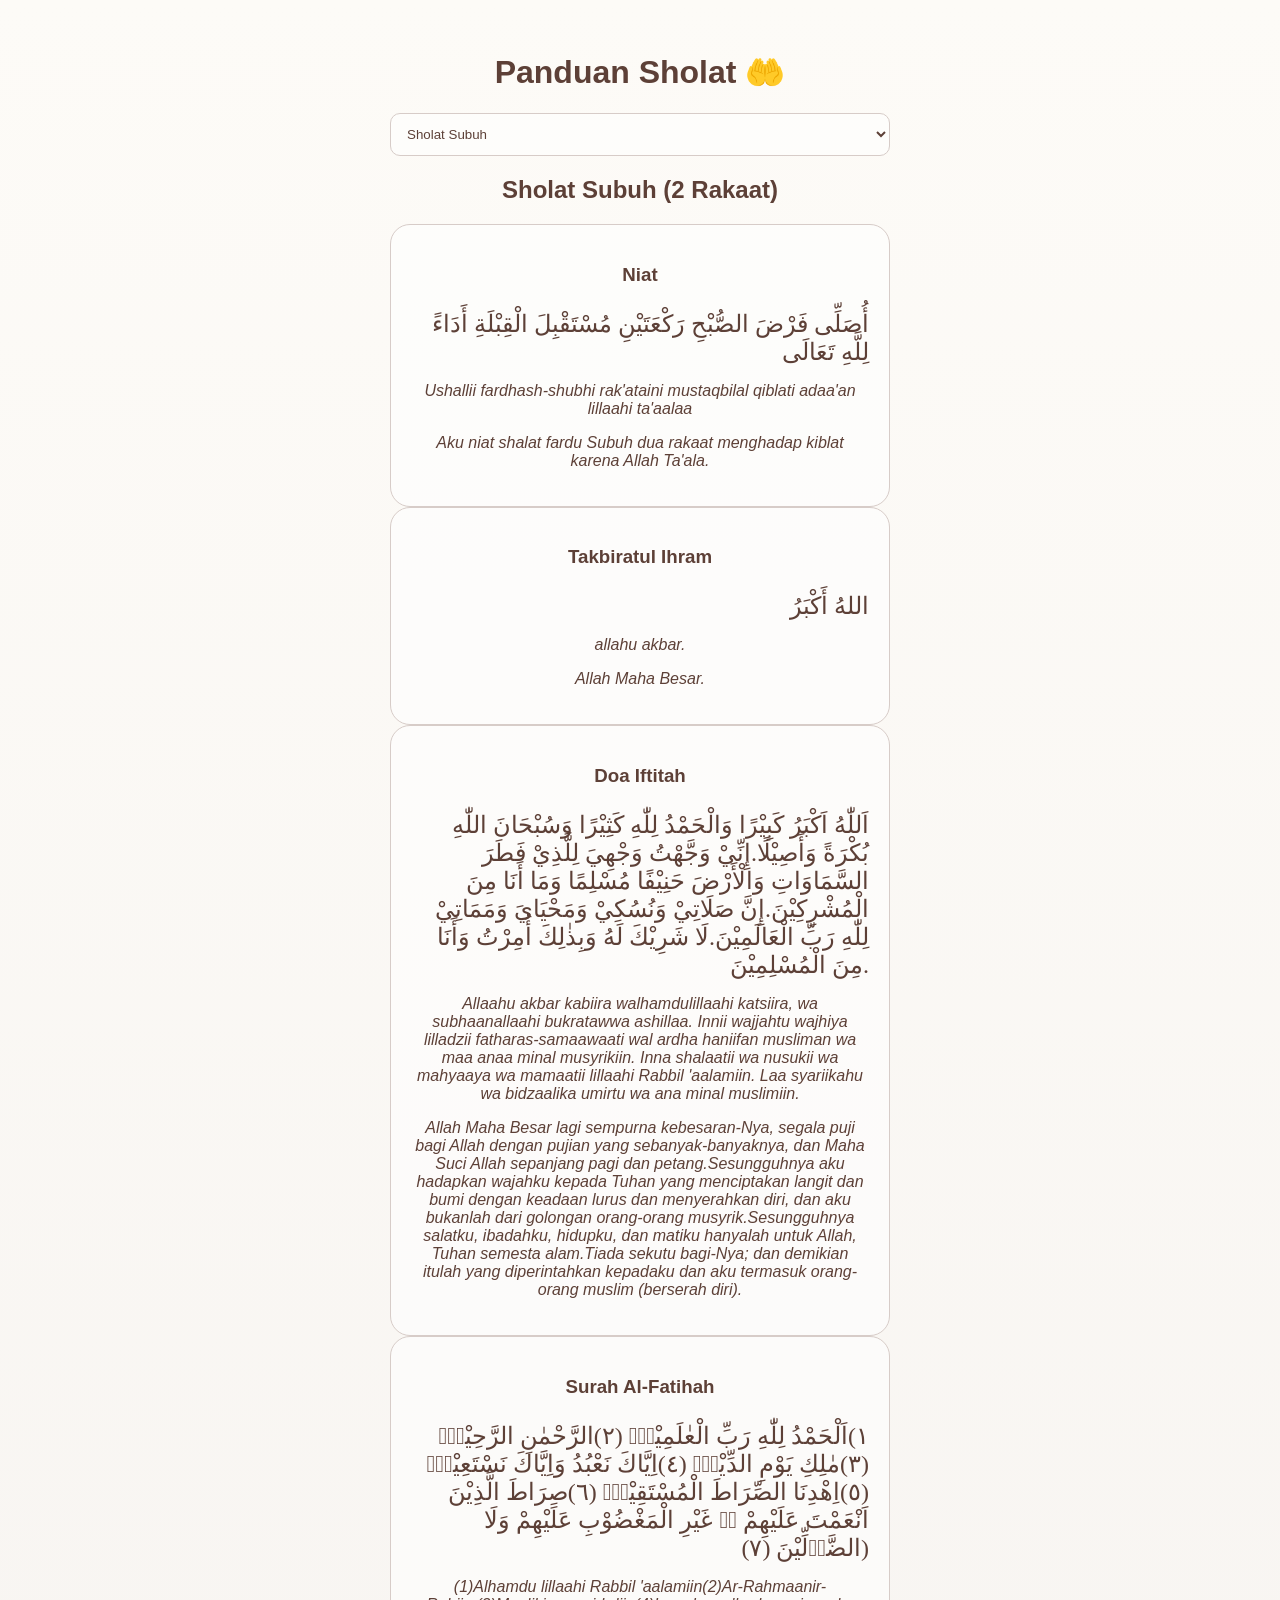
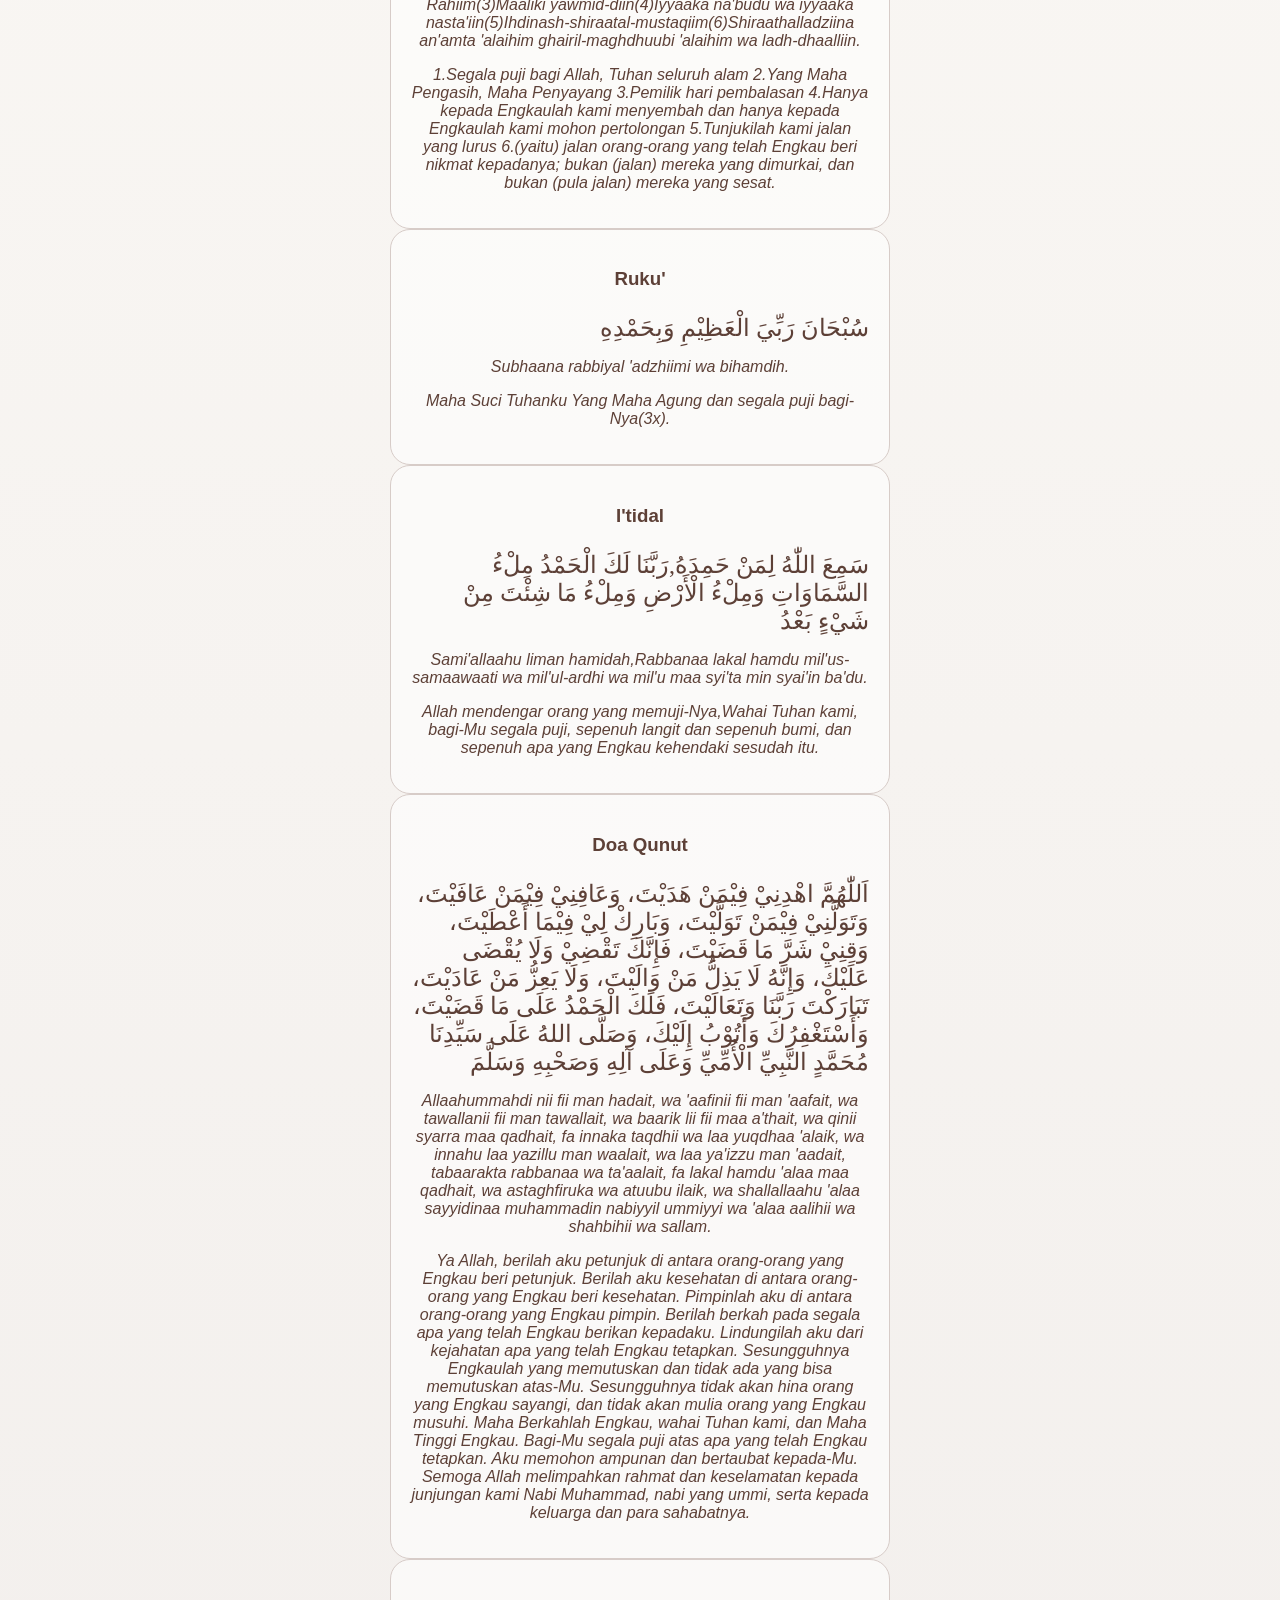
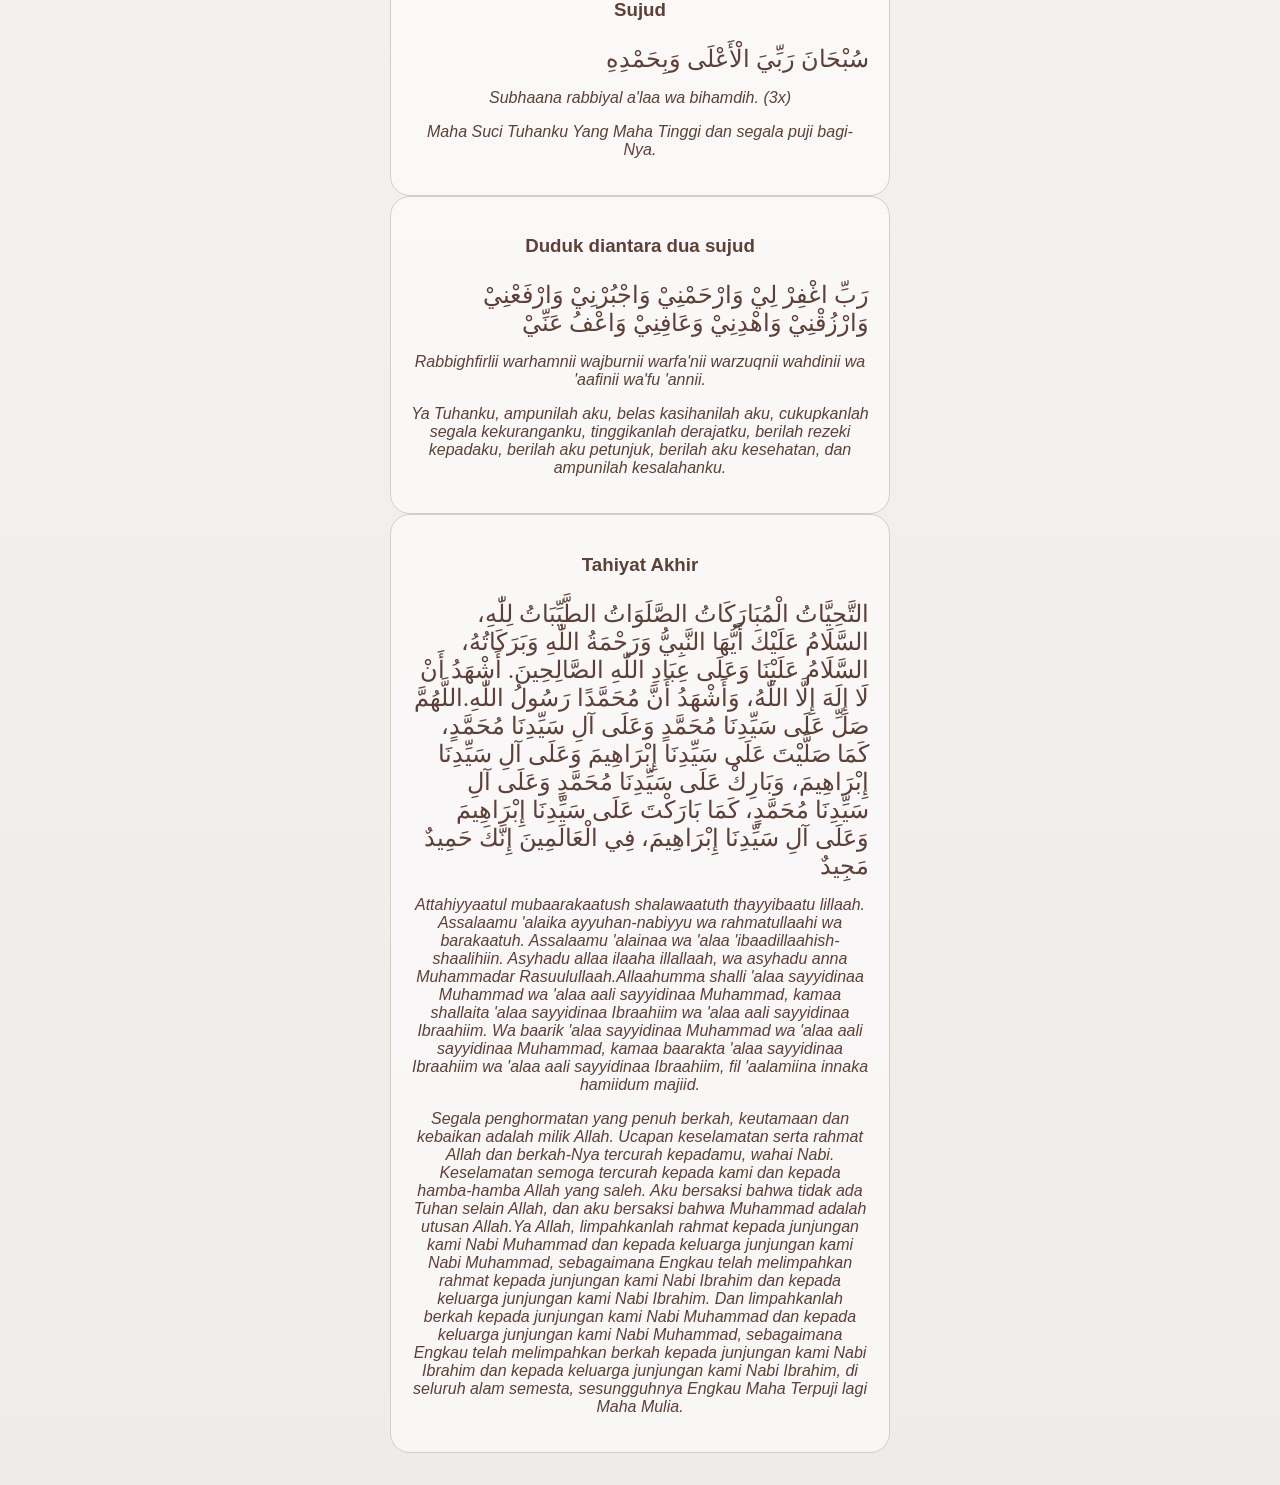
==== sholat.html @ 76f47057 "feat: menambahkan konten lengkap  data sholat maghrib" ====
<!DOCTYPE html>
<html lang="id">
<head>
    <meta charset="UTF-8">
    <link rel="stylesheet" href="style.css">
    <title>Panduan Sholat Lengkap</title>
</head>
<body>
    <div class="container">
        <h1>Panduan Sholat 🤲</h1>
        <select id="waktuSholat" onchange="updateKonten()" class="card" style="width: 100%; padding: 12px; margin-bottom: 20px; border-radius: 10px; cursor: pointer;">
            <option value="subuh">Sholat Subuh</option>
            <option value="zuhur">Sholat Zuhur</option>
            <option value="ashar">Sholat Ashar</option>
            <option value="maghrib">Sholat Maghrib</option>
            <option value="isya">Sholat Isya</option>
        </select>

        <div id="kontenSholat"></div>
    </div>

    <script src="data-sholat.js"></script> <script>
        function updateKonten() {
            const waktu = document.getElementById('waktuSholat').value;
            const data = dataSholat[waktu];
            let html = `<h2>${data.judul}</h2>`;
            data.langkah.forEach(item => {
                html += `<div class="card"><h3>${item.nama}</h3><p class="arab">${item.arab}</p><p><i><p><i>${item.latin}</i></p>${item.terjemah}</i></p></div>`;
            });
            document.getElementById('kontenSholat').innerHTML = html;
        }
        window.onload = updateKonten;
    </script>
</body>
</html>
---- style.css ----
body {
    background: linear-gradient(180deg, #FDFBF7 0%, #EFEBE9 100%);
    color: #5D4037;
    font-family: sans-serif;
    margin: 0;
    padding: 0;
    min-height: 100vh;
    display: flex;
    justify-content: center;
    align-items: center;
}

.container {
    text-align: center;
    padding: 2rem;
    max-width: 500px;
}

.menu-grid {
    display: flex;
    flex-direction: column;
    gap: 15px;
    margin-top: 20px;
}

.card {
    background: rgba(255, 255, 255, 0.6);
    padding: 20px;
    border-radius: 20px;
    text-decoration: none;
    color: #5D4037;
    border: 1px solid #D7CCC8;
    display: block;
}
.arab {
    font-size: 1.5rem;
    font-family: 'Amiri', serif;
    color: #5D4037;
    margin-bottom: 5px;
    text-align: right; /* Agar teks Arab rapi di kanan */
}

.nav-link {
    color: #8B4513;
    text-decoration: none;
    font-weight: bold;
}
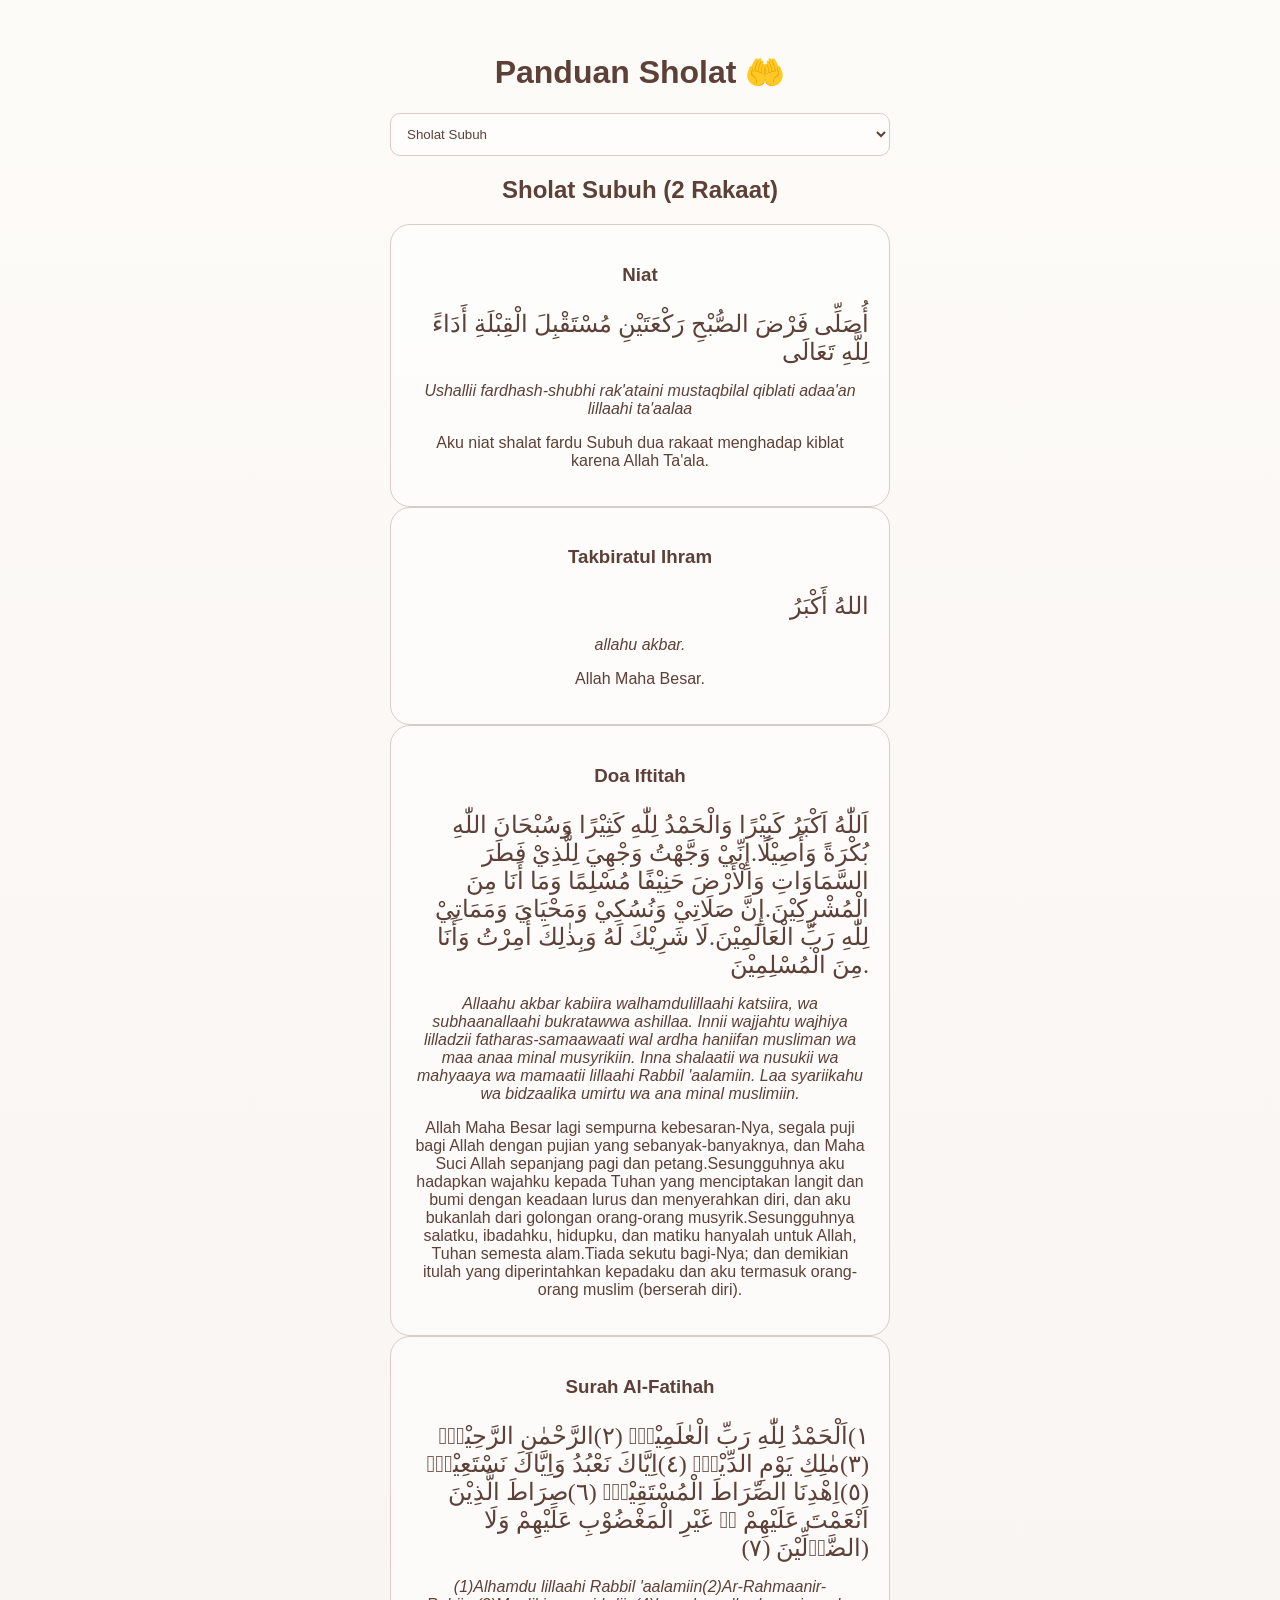
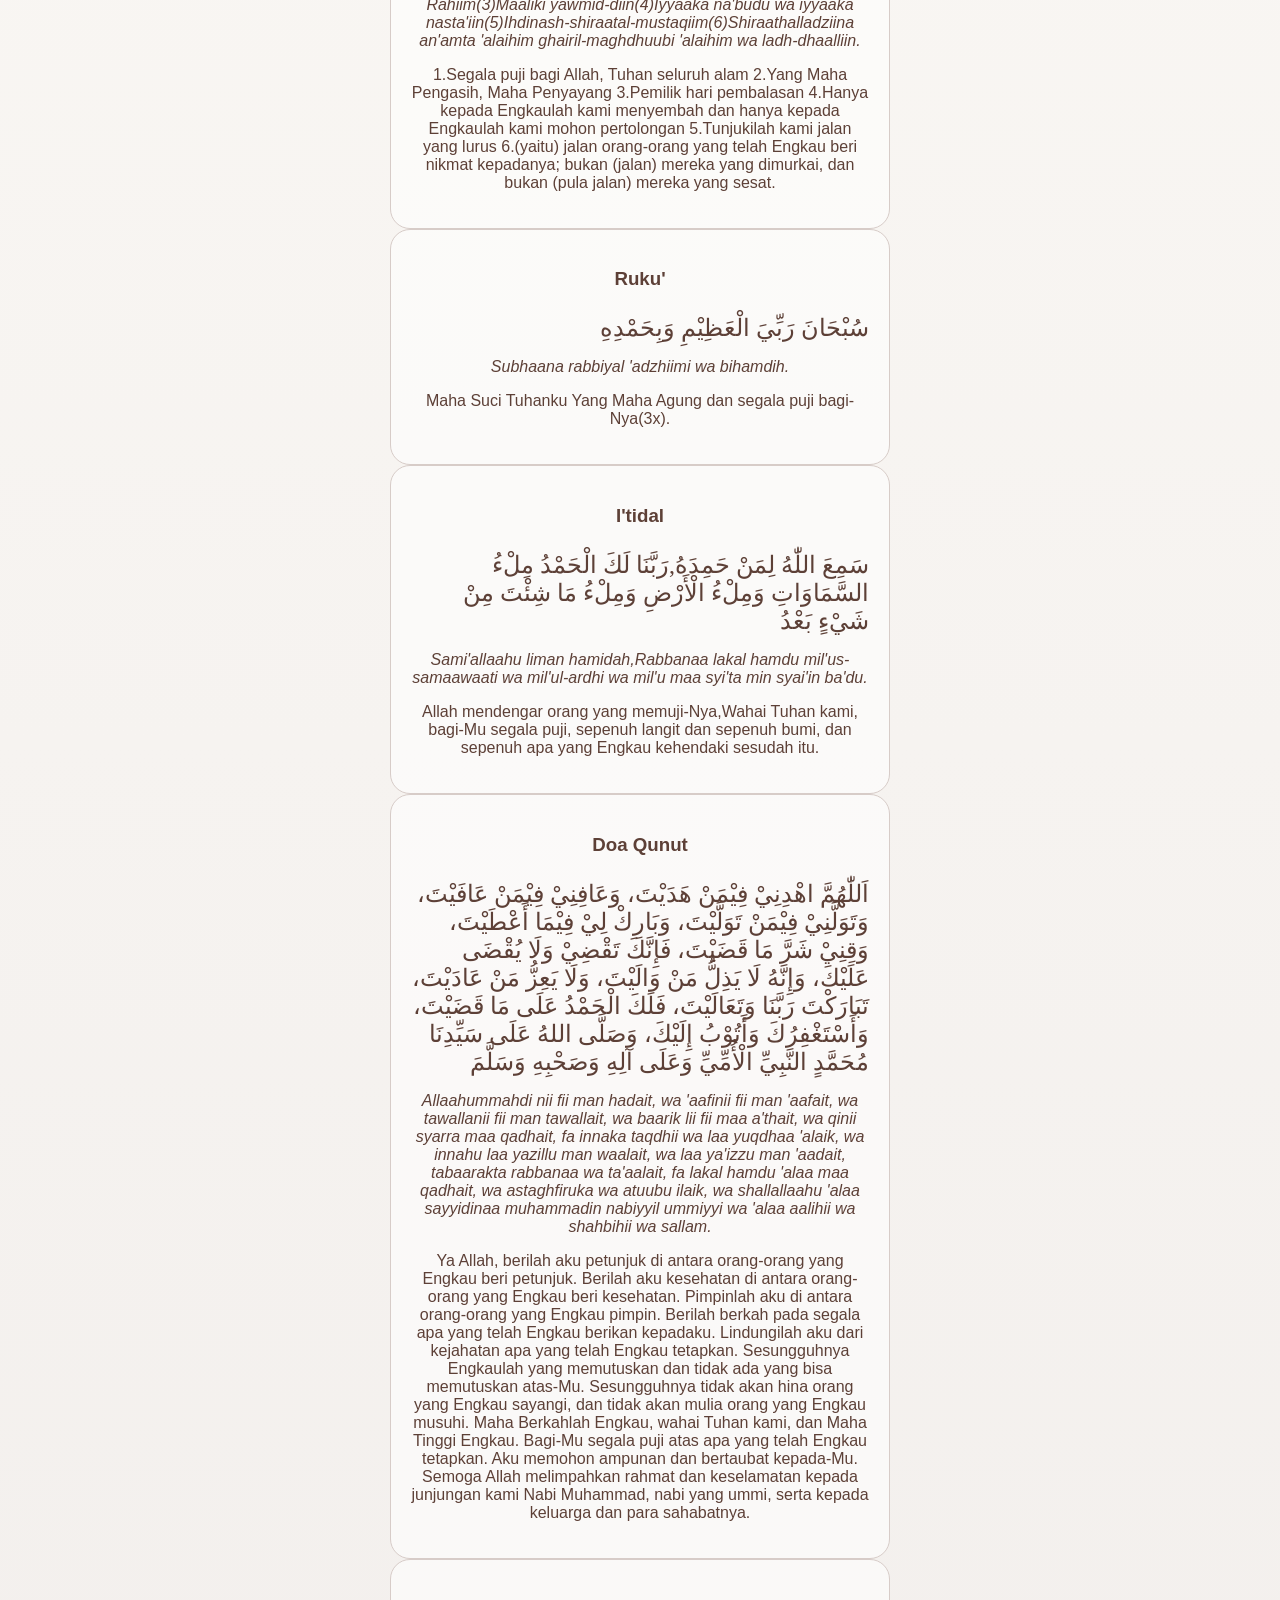
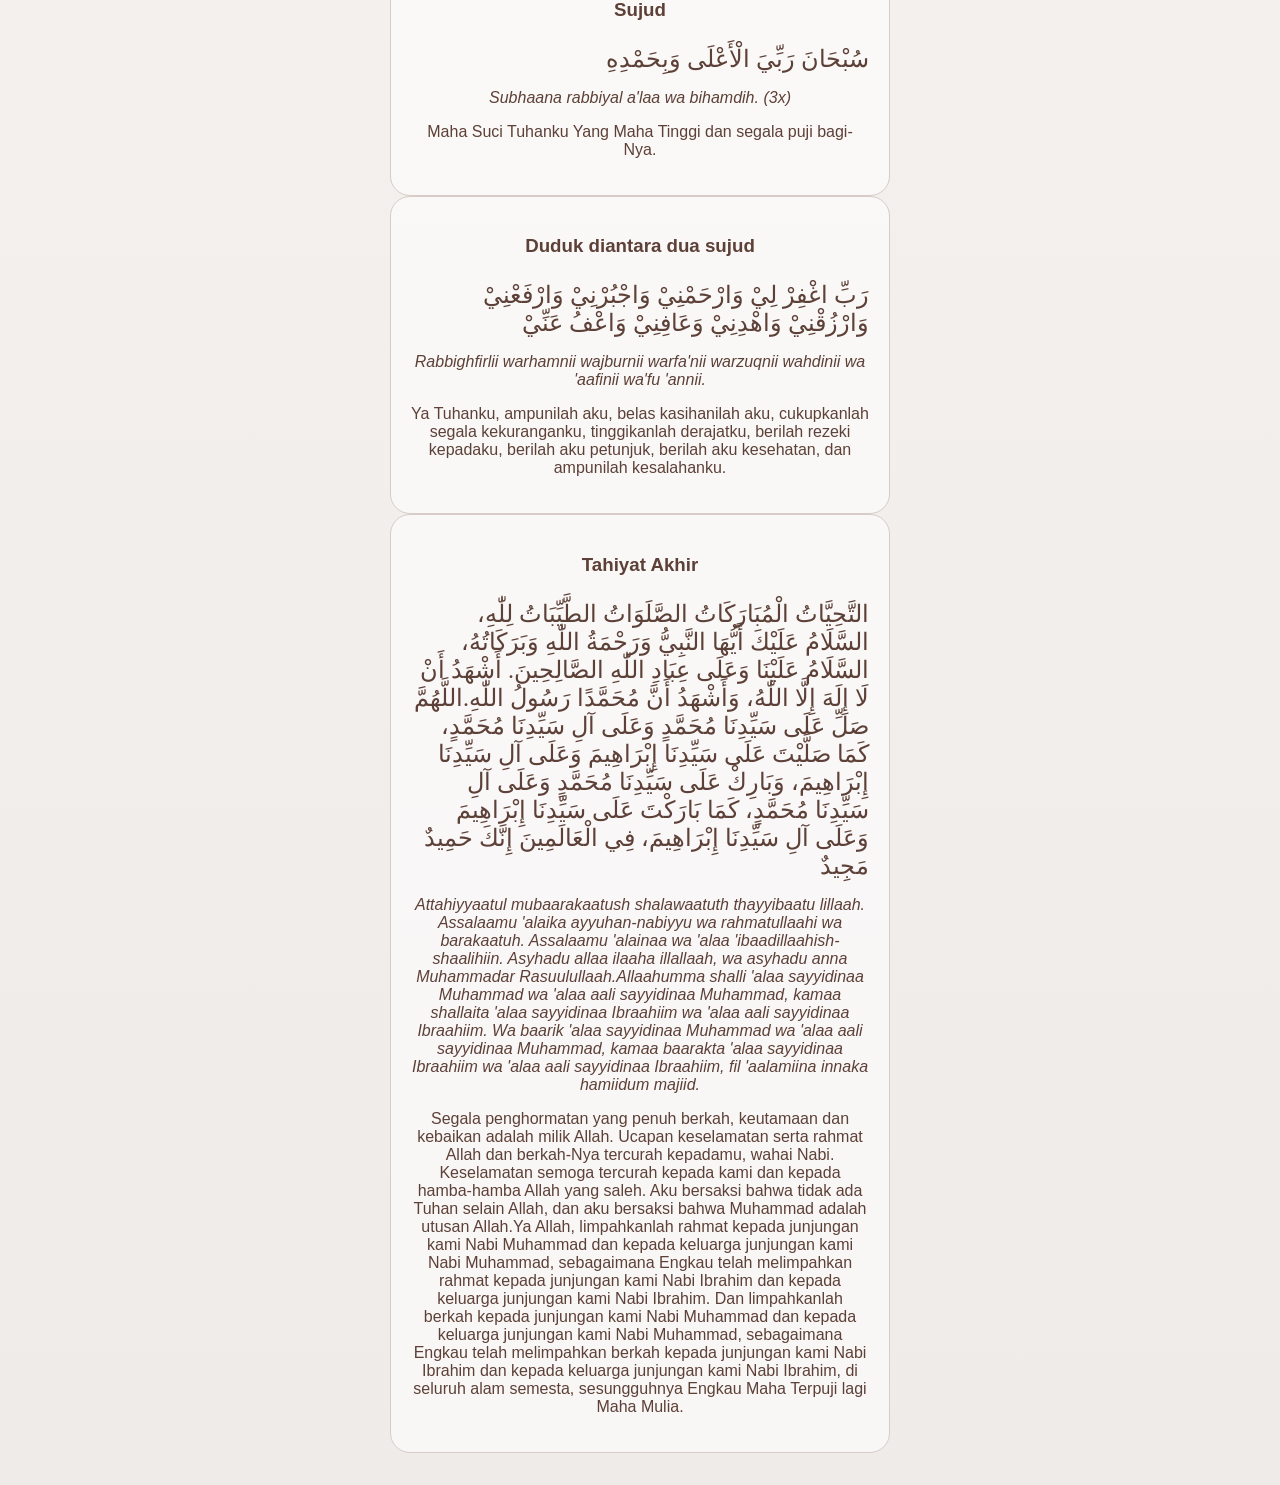
==== commit f7836dee: "feat: menyelesaikan fitur zikir dan doa dan memperbaiki seluruh fungsi" ====
--- a/sholat.html
+++ b/sholat.html
@@ -2,31 +2,59 @@
 <html lang="id">
 <head>
     <meta charset="UTF-8">
+    <meta name="viewport" content="width=device-width, initial-scale=1.0">
+    <title>Panduan Sholat Lengkap</title>
     <link rel="stylesheet" href="style.css">
-    <title>Panduan Sholat Lengkap</title>
 </head>
 <body>
     <div class="container">
         <h1>Panduan Sholat 🤲</h1>
-        <select id="waktuSholat" onchange="updateKonten()" class="card" style="width: 100%; padding: 12px; margin-bottom: 20px; border-radius: 10px; cursor: pointer;">
+        
+        <select id="waktuSholat" onchange="updateKonten()" class="card" style="width: 100%; padding: 12px; margin-bottom: 20px; border-radius: 10px;">
             <option value="subuh">Sholat Subuh</option>
             <option value="zuhur">Sholat Zuhur</option>
             <option value="ashar">Sholat Ashar</option>
             <option value="maghrib">Sholat Maghrib</option>
             <option value="isya">Sholat Isya</option>
+            <option value="zikir">Zikir Setelah Shalat</option>
+            <option value="doa">Doa Setelah Shalat</option>
         </select>
 
         <div id="kontenSholat"></div>
     </div>
 
-    <script src="data-sholat.js"></script> <script>
+    <script src="data-sholat.js"></script>
+    <script src="data-doa.js"></script>
+    <script>
         function updateKonten() {
+            const urlParams = new URLSearchParams(window.location.search);
+            const menuAsal = urlParams.get('menu');
+
+            if (menuAsal === 'zikir' && !window.sudahDiubah) {
+                document.getElementById('waktuSholat').value = 'zikir';
+                window.sudahDiubah = true;
+            }
+
             const waktu = document.getElementById('waktuSholat').value;
-            const data = dataSholat[waktu];
-            let html = `<h2>${data.judul}</h2>`;
-            data.langkah.forEach(item => {
-                html += `<div class="card"><h3>${item.nama}</h3><p class="arab">${item.arab}</p><p><i><p><i>${item.latin}</i></p>${item.terjemah}</i></p></div>`;
-            });
+            let html = '';
+
+            if (waktu === 'zikir') {
+                html += `<h2>Zikir Setelah Shalat</h2>`;
+                dataDoaDanZikir.zikir.forEach(item => {
+                    html += `<div class="card"><h3>${item.nama}</h3><p class="arab">${item.arab}</p><p><i>${item.latin}</i></p><p>${item.terjemah}</p></div>`;
+                });
+            } else if (waktu === 'doa') {
+                const doa = dataDoaDanZikir.doaSetelahShalat;
+                html += `<h2>${doa.judul}</h2>`;
+                html += `<div class="card"><p class="arab">${doa.arab}</p><p><i>${doa.latin}</i></p><p>${doa.terjemah}</p></div>`;
+            } else {
+                const data = dataSholat[waktu];
+                html += `<h2>${data.judul}</h2>`;
+                data.langkah.forEach(item => {
+                    html += `<div class="card"><h3>${item.nama}</h3><p class="arab">${item.arab}</p><p><i>${item.latin}</i></p><p>${item.terjemah}</p></div>`;
+                });
+            }
+
             document.getElementById('kontenSholat').innerHTML = html;
         }
         window.onload = updateKonten;
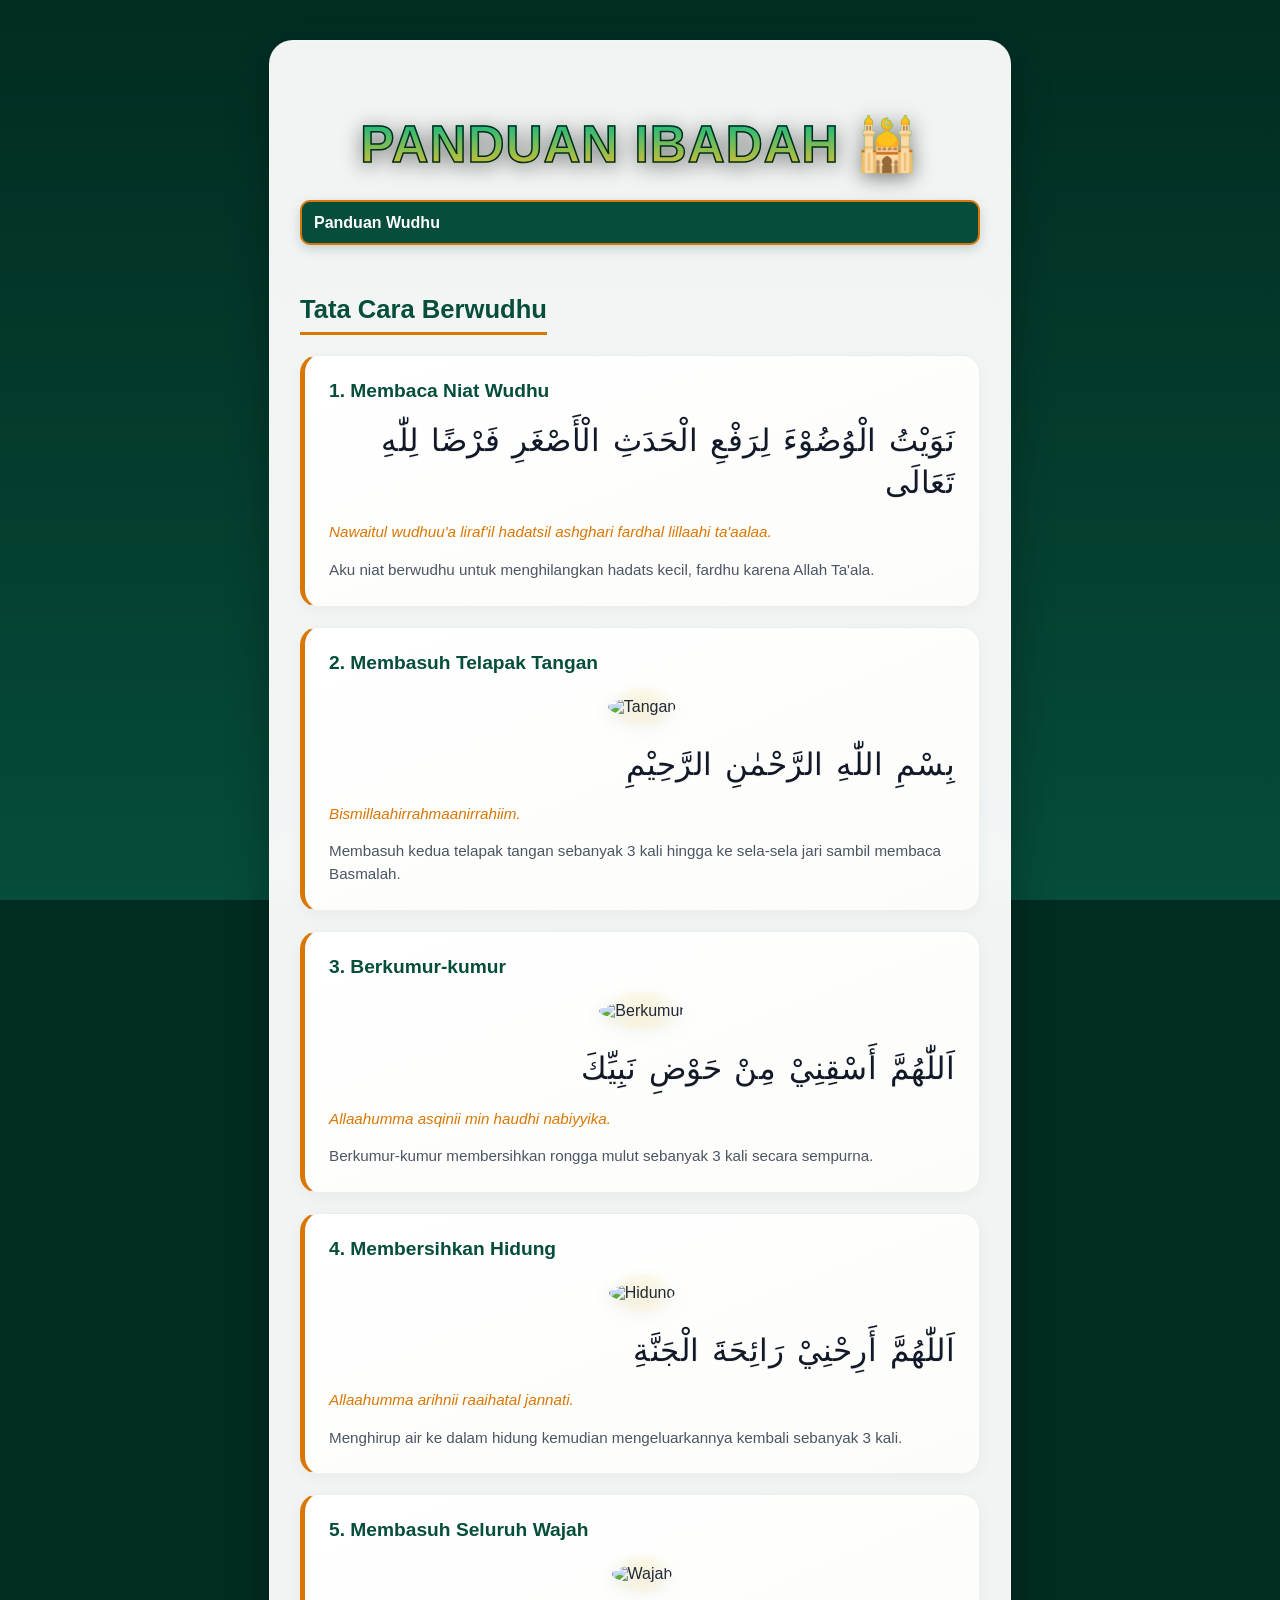
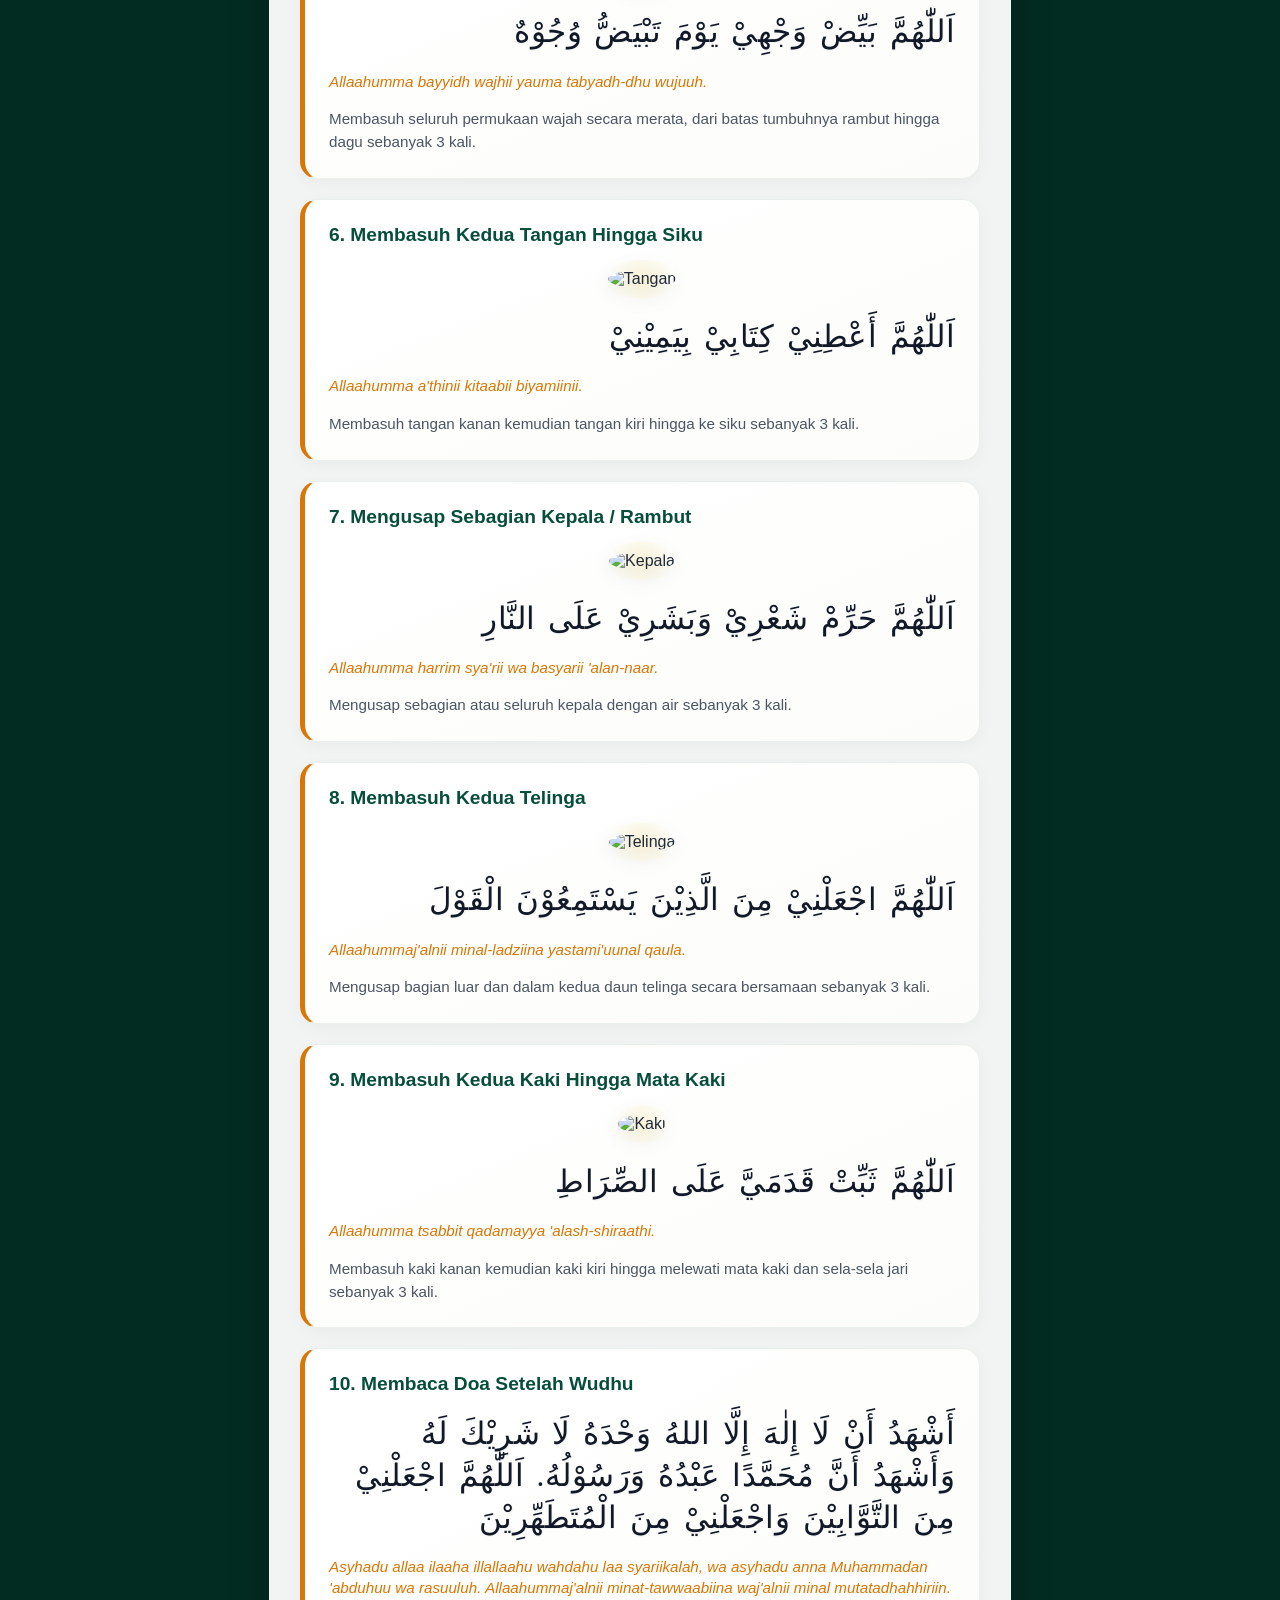
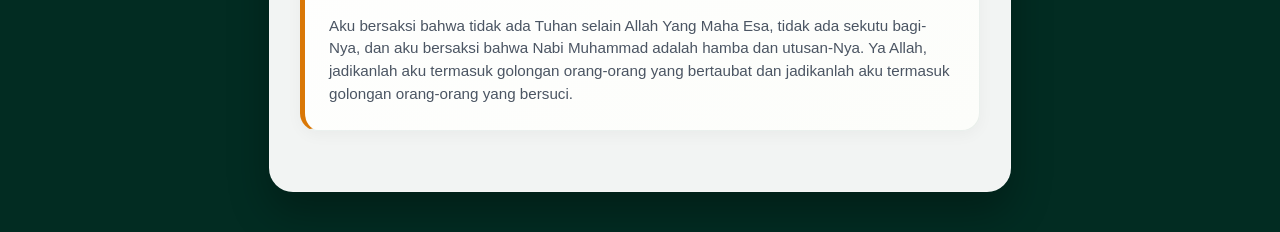
==== commit aacc7bee: "design : menambahkan tamfpilan grafis modern pada setiap fitur" ====
--- a/sholat.html
+++ b/sholat.html
@@ -8,9 +8,10 @@
 </head>
 <body>
     <div class="container">
-        <h1>Panduan Sholat 🤲</h1>
+        <h1>PANDUAN IBADAH 🕌</h1>
         
         <select id="waktuSholat" onchange="updateKonten()" class="card" style="width: 100%; padding: 12px; margin-bottom: 20px; border-radius: 10px;">
+            <option value="wudhu">Panduan Wudhu</option>
             <option value="subuh">Sholat Subuh</option>
             <option value="zuhur">Sholat Zuhur</option>
             <option value="ashar">Sholat Ashar</option>
@@ -30,15 +31,42 @@
             const urlParams = new URLSearchParams(window.location.search);
             const menuAsal = urlParams.get('menu');
 
-            if (menuAsal === 'zikir' && !window.sudahDiubah) {
-                document.getElementById('waktuSholat').value = 'zikir';
+            if ((menuAsal === 'zikir' || menuAsal === 'wudhu') && !window.sudahDiubah) {
+                document.getElementById('waktuSholat').value = menuAsal;
                 window.sudahDiubah = true;
             }
 
             const waktu = document.getElementById('waktuSholat').value;
             let html = '';
 
-            if (waktu === 'zikir') {
+            if (waktu === 'wudhu') {
+                html += `<h2>Tata Cara Berwudhu</h2>`;
+                dataDoaDanZikir.wudhu.forEach(item => {
+                    html += `<div class="card">`;
+                    html += `<h3>${item.nama}</h3>`;
+                    
+                    let langkahWudhu = item.nama.toLowerCase();
+                    if (langkahWudhu.includes("telapak tangan")) {
+                        html += `<div style="text-align:center; margin-bottom:15px;"><img src="https://icons8.com" alt="Tangan"></div>`;
+                    } else if (langkahWudhu.includes("kumur")) {
+                        html += `<div style="text-align:center; margin-bottom:15px;"><img src="https://icons8.com" alt="Berkumur"></div>`;
+                    } else if (langkahWudhu.includes("hidung")) {
+                        html += `<div style="text-align:center; margin-bottom:15px;"><img src="https://icons8.com" alt="Hidung"></div>`;
+                    } else if (langkahWudhu.includes("wajah") || langkahWudhu.includes("muka")) {
+                        html += `<div style="text-align:center; margin-bottom:15px;"><img src="https://icons8.com" alt="Wajah"></div>`;
+                    } else if (langkahWudhu.includes("siku")) {
+                        html += `<div style="text-align:center; margin-bottom:15px;"><img src="https://icons8.com" alt="Tangan"></div>`;
+                    } else if (langkahWudhu.includes("kepala") || langkahWudhu.includes("rambut")) {
+                        html += `<div style="text-align:center; margin-bottom:15px;"><img src="https://icons8.com" alt="Kepala"></div>`;
+                    } else if (langkahWudhu.includes("telinga")) {
+                        html += `<div style="text-align:center; margin-bottom:15px;"><img src="https://icons8.com" alt="Telinga"></div>`;
+                    } else if (langkahWudhu.includes("kaki")) {
+                        html += `<div style="text-align:center; margin-bottom:15px;"><img src="https://icons8.com" alt="Kaki"></div>`;
+                    }
+
+                    html += `<p class="arab">${item.arab}</p><p><i>${item.latin}</i></p><p>${item.terjemah}</p></div>`;
+                });
+            } else if (waktu === 'zikir') {
                 html += `<h2>Zikir Setelah Shalat</h2>`;
                 dataDoaDanZikir.zikir.forEach(item => {
                     html += `<div class="card"><h3>${item.nama}</h3><p class="arab">${item.arab}</p><p><i>${item.latin}</i></p><p>${item.terjemah}</p></div>`;
@@ -51,7 +79,21 @@
                 const data = dataSholat[waktu];
                 html += `<h2>${data.judul}</h2>`;
                 data.langkah.forEach(item => {
-                    html += `<div class="card"><h3>${item.nama}</h3><p class="arab">${item.arab}</p><p><i>${item.latin}</i></p><p>${item.terjemah}</p></div>`;
+                    html += `<div class="card">`;
+                    html += `<h3>${item.nama}</h3>`;
+                    
+                    let gerakan = item.nama.toLowerCase();
+                    if (gerakan.includes("ruku")) {
+                        html += `<div style="text-align:center; margin-bottom:15px;"><img src="https://icons8.com" alt="Rukuk"></div>`;
+                    } else if (gerakan.includes("sujud")) {
+                        html += `<div style="text-align:center; margin-bottom:15px;"><img src="https://icons8.com" alt="Sujud"></div>`;
+                    } else if (gerakan.includes("tahiyat") || gerakan.includes("tasyahud")) {
+                        html += `<div style="text-align:center; margin-bottom:15px;"><img src="https://icons8.com" alt="Tahiyat"></div>`;
+                    } else if (gerakan.includes("takbir") || gerakan.includes("iftitah") || gerakan.includes("berdiri")) {
+                        html += `<div style="text-align:center; margin-bottom:15px;"><img src="https://icons8.com" alt="Berdiri"></div>`;
+                    }
+
+                    html += `<p class="arab">${item.arab}</p><p><i>${item.latin}</i></p><p>${item.terjemah}</p></div>`;
                 });
             }
 
--- a/style.css
+++ b/style.css
@@ -1,47 +1,557 @@
+/* Google Fonts untuk tipografi premium */
+@import url('https://googleapis.com');
+
+:root {
+    --primary-green: #064e3b;      /* Hijau Zamrud Islami */
+    --accent-gold: #d97706;       /* Emas Elegant */
+    --accent-gold-light: #fef3c7; /* Emas Muda Soft */
+    --text-dark: #1f2937;         /* Abu Gelap Premium */
+    --bg-light: #f8fafc;          /* Putih Bersih */
+}
+
+/* Pengaturan Latar Belakang Gambar Masjid Buram (Blur Effect) */
 body {
-    background: linear-gradient(180deg, #FDFBF7 0%, #EFEBE9 100%);
-    color: #5D4037;
-    font-family: sans-serif;
+    font-family: 'Plus Jakarta Sans', sans-serif;
+    background-color: #022c22;
+    background-image: 
+        linear-gradient(to bottom, rgba(2, 44, 34, 0.85), rgba(6, 78, 59, 0.95)),
+        url('https://unsplash.com'); /* Gambar Masjid HD Autoblur dari Unsplash */
+    background-attachment: fixed;
+    background-size: cover;
+    background-position: center;
+    color: var(--text-dark);
     margin: 0;
-    padding: 0;
+    padding: 40px 20px;
     min-height: 100vh;
     display: flex;
     justify-content: center;
     align-items: center;
 }
 
+/* Wadah Utama Aplikasi (Container) */
 .container {
+    width: 100%;
+    max-width: 680px;
+    background: rgba(255, 255, 255, 0.95);
+    padding: 40px 30px;
+    border-radius: 24px;
+    box-shadow: 0 20px 40px rgba(0, 0, 0, 0.3);
+    backdrop-filter: blur(10px);
+    border: 1px solid rgba(255, 255, 255, 0.2);
+}
+
+/* --- DESAIN JUDUL UTAMA GRADASI EMAS PUTIH MEWAH (100% AMAN & PASTI MUNCUL) --- */
+h1 {
     text-align: center;
-    padding: 2rem;
-    max-width: 500px;
-}
-
+    font-family: 'Plus Jakarta Sans', sans-serif;
+    font-weight: 900;                /* Membuat huruf tebal yang sangat kokoh */
+    font-size: clamp(2rem, 8vw, 3.2rem); /* Ukuran otomatis menyesuaikan laptop/HP */
+    margin-bottom: 25px;
+    letter-spacing: 1px;
+    text-transform: uppercase;       /* Mengubah otomatis ke huruf besar semua */
+    display: block;
+    
+    /* GAYA BARU: Menggunakan gradasi warna solid (Tidak bergantung gambar internet, dijamin 100% muncul) */
+    background: linear-gradient(to bottom, #ffffff 30%, #d97706 100%);
+    -webkit-background-clip: text;
+    -webkit-text-fill-color: transparent;
+    
+    /* Bayangan gelap di belakang teks agar tulisan terlihat sangat kontras dan menonjol */
+    filter: drop-shadow(0px 4px 8px rgba(0, 0, 0, 0.4));
+}
+/* --- DESAIN JUDUL UTAMA GRADASI EMAS PUTIH MEWAH (100% AMAN & PASTI MUNCUL) --- */
+h1 {
+    text-align: center;
+    font-family: 'Plus Jakarta Sans', sans-serif;
+    font-weight: 900;                /* Membuat huruf tebal yang sangat kokoh */
+    font-size: clamp(2rem, 8vw, 3.2rem); /* Ukuran otomatis menyesuaikan laptop/HP */
+    margin-bottom: 25px;
+    letter-spacing: 1px;
+    text-transform: uppercase;       /* Mengubah otomatis ke huruf besar semua */
+    display: block;
+    
+    /* GAYA BARU: Menggunakan gradasi warna solid (Tidak bergantung gambar internet, dijamin 100% muncul) */
+    background: linear-gradient(to bottom, #ffffff 30%, #d97706 100%);
+    -webkit-background-clip: text;
+    -webkit-text-fill-color: transparent;
+    
+    /* Bayangan gelap di belakang teks agar tulisan terlihat sangat kontras dan menonjol */
+    filter: drop-shadow(0px 4px 8px rgba(0, 0, 0, 0.4));
+}
+/* --- DESAIN JUDUL UTAMA DENGAN GARIS TEPI (OUTLINE) TAJAM --- */
+h1 {
+    text-align: center;
+    font-family: 'Plus Jakarta Sans', sans-serif;
+    font-weight: 900;                /* Membuat huruf tebal yang sangat kokoh */
+    font-size: clamp(2rem, 8vw, 3.2rem); /* Ukuran otomatis menyesuaikan laptop/HP */
+    margin-bottom: 25px;
+    letter-spacing: 1px;
+    text-transform: uppercase;       /* Mengubah otomatis ke huruf besar semua */
+    display: block;
+    
+    /* GRADASI HIJAU EMAS: Perpaduan Hijau Mint Islami ke Emas Berkilau */
+    background: linear-gradient(to bottom, #10b981 10%, #fbbf24 100%);
+    -webkit-background-clip: text;
+    -webkit-text-fill-color: transparent;
+    
+    /* KODE BARU: Memberikan garis tepi (stroke) hitam/gelap di setiap huruf agar teks tajam */
+    -webkit-text-stroke: 1.5px #022c22; /* Garis tepi tipis warna hijau tua gelap agar menyatu dengan tema */
+    
+    /* Bayangan gelap yang diperkuat di belakang teks agar gradasi warna terlihat sangat mencolok */
+    filter: drop-shadow(0px 4px 10px rgba(0, 0, 0, 0.5));
+}
+
+/* Mengumumkan warna asli emoji masjid di dalam judul agar tidak ikut transparan */
+h1::after, h1 span {
+    -webkit-text-fill-color: initial;
+    -webkit-text-stroke: none;
+    background: none;
+    filter: none;
+}
+/* Mengembalikan warna asli emoji masjid di dalam judul */
+h1::after, h1 span {
+    -webkit-text-fill-color: initial;
+    background: none;
+    filter: none;
+}
+/* Judul Bab/Waktu Shalat */
+h2 {
+    color: var(--primary-green);
+    font-size: 1.6rem;
+    margin-top: 30px;
+    margin-bottom: 20px;
+    border-bottom: 3px solid var(--accent-gold);
+    padding-bottom: 8px;
+    display: inline-block;
+}
+
+/* Dropdown Menu (Select) Modern */
+select#waktuSholat {
+    width: 100%;
+    padding: 16px;
+    font-size: 1rem;
+    font-weight: 600;
+    color: white;
+    background-color: var(--primary-green);
+    border: 2px solid var(--accent-gold);
+    border-radius: 14px;
+    cursor: pointer;
+    transition: all 0.3s ease;
+    box-shadow: 0 4px 12px rgba(6, 78, 59, 0.2);
+    appearance: none; /* Hapus panah bawaan */
+    background-image: url("data:image/svg+xml;charset=UTF-8,%3Csvg xmlns='http://w3.org' viewBox='0 0 24 24' fill='none' stroke='%23d97706' stroke-width='3' stroke-linecap='round' stroke-linejoin='round'%3E%3Cpolyline points='6 9 12 15 18 9'%3E%3Cpolyline%3E%3C/svg%3E");
+    background-repeat: no-repeat;
+    background-position: right 16px center;
+    background-size: 16px;
+}
+
+select#waktuSholat:focus {
+    outline: none;
+    box-shadow: 0 0 0 4px rgba(217, 119, 6, 0.3);
+}
+
+select option {
+    background-color: white;
+    color: var(--text-dark);
+}
+
+/* Desain Kartu Bacaan (Setiap Fitur/Langkah) */
+.card {
+    background: white;
+    padding: 24px;
+    margin-bottom: 20px;
+    border-radius: 18px;
+    border-left: 5px solid var(--accent-gold);
+    box-shadow: 0 4px 16px rgba(0, 0, 0, 0.04);
+    transition: transform 0.2s ease, box-shadow 0.2s ease;
+}
+
+.card:hover {
+    transform: translateY(-2px);
+    box-shadow: 0 8px 24px rgba(0, 0, 0, 0.08);
+}
+
+/* Nama Gerakan/Zikir */
+.card h3 {
+    color: var(--primary-green);
+    margin-top: 0;
+    margin-bottom: 14px;
+    font-size: 1.2rem;
+    font-weight: 600;
+}
+
+/* Tulisan Arab Premium */
+.arab {
+    font-family: 'Amiri', serif;
+    font-size: 1.95rem;
+    line-height: 2.6rem;
+    text-align: right;
+    color: #111827;
+    margin: 18px 0;
+    direction: rtl;
+    word-spacing: 4px;
+}
+
+/* Tulisan Latin */
+.card p i {
+    display: block;
+    color: var(--accent-gold);
+    font-size: 0.95rem;
+    font-style: italic;
+    font-weight: 500;
+    margin-bottom: 10px;
+    line-height: 1.4;
+}
+
+/* Teks Terjemahan */
+.card p:last-child {
+    color: #4b5563;
+    font-size: 0.95rem;
+    line-height: 1.5;
+    margin-bottom: 0;
+}
+
+/* Desain Responsif Mobile Layar HP */
+@media (max-width: 480px) {
+    body { padding: 20px 10px; }
+    .container { padding: 25px 15px; }
+    h1 { font-size: 1.8rem; }
+    .arab { font-size: 1.7rem; line-height: 2.3rem; }
+}
+/* --- DEKORASI KHUSUS HALAMAN UTAMA (INDEX.HTML) --- */
+
+.main-dashboard {
+    max-width: 750px; /* Sedikit lebih lebar agar muat tampilan grid */
+    text-align: center;
+}
+
+.main-header h1 {
+    font-size: 2.5rem;
+    margin-bottom: 10px;
+}
+
+.quote {
+    color: #4b5563;
+    font-size: 0.95rem;
+    font-style: italic;
+    line-height: 1.5;
+    margin-bottom: 35px;
+}
+
+/* Desain Papan Jadwal Shalat */
+.prayer-times-widget {
+    background: linear-gradient(135deg, #022c22, #064e3b);
+    padding: 20px;
+    border-radius: 18px;
+    margin-bottom: 35px;
+    border: 1px solid var(--accent-gold);
+    box-shadow: 0 8px 20px rgba(6, 78, 59, 0.15);
+}
+
+.widget-title {
+    color: var(--accent-gold-light);
+    margin-top: 0;
+    margin-bottom: 15px;
+    font-size: 1.1rem;
+    font-weight: 600;
+}
+
+.prayer-grid {
+    display: grid;
+    grid-template-columns: repeat(5, 1fr);
+    gap: 10px;
+}
+
+.prayer-time-card {
+    background: rgba(255, 255, 255, 0.1);
+    padding: 10px 5px;
+    border-radius: 12px;
+    backdrop-filter: blur(5px);
+    border: 1px solid rgba(255, 255, 255, 0.1);
+}
+
+.prayer-time-card h5 {
+    color: #fef3c7;
+    margin: 0 0 5px 0;
+    font-size: 0.85rem;
+    font-weight: 500;
+}
+
+.prayer-time-card p {
+    color: white;
+    margin: 0;
+    font-size: 1.1rem;
+    font-weight: 700;
+}
+
+/* Desain Menu Grid Tombol Besar */
 .menu-grid {
+    display: grid;
+    grid-template-columns: repeat(3, 1fr);
+    gap: 15px;
+    margin-bottom: 25px;
+}
+
+.menu-item {
+    text-decoration: none; /* Hapus garis bawah link */
+    padding: 25px 15px;
     display: flex;
     flex-direction: column;
-    gap: 15px;
+    align-items: center;
+    justify-content: center;
+    border-top: 4px solid var(--accent-gold);
+    border-left: none; /* Ubah aksen emas jadi di atas */
+    cursor: pointer;
+}
+
+.menu-icon {
+    font-size: 2.2rem;
+    margin-bottom: 12px;
+    transition: transform 0.3s ease;
+}
+
+.menu-item:hover .menu-icon {
+    transform: scale(1.2) rotate(5deg); /* Efek ikon membesar & berputar sedikit saat disentuh */
+}
+
+.menu-item h4 {
+    color: var(--primary-green);
+    margin: 0 0 8px 0;
+    font-size: 1.1rem;
+    font-weight: 700;
+}
+
+.menu-item p {
+    color: #6b7280;
+    font-size: 0.8rem;
+    line-height: 1.4;
+    margin: 0;
+}
+
+.main-footer p {
+    color: #9ca3af;
+    font-size: 0.8rem;
     margin-top: 20px;
+    margin-bottom: 0;
+}
+
+/* Responsif Layar Kecil HP */
+@media (max-width: 600px) {
+    .prayer-grid {
+        grid-template-columns: repeat(3, 1fr); /* Atur baris jadwal di HP */
+        gap: 8px;
+    }
+    .menu-grid {
+        grid-template-columns: 1fr; /* Menu berjejer ke bawah di HP */
+    }
+}
+/* --- SENTUHAN AKHIR KODE CSS TAMBAHAN PREMIUM --- */
+
+/* 1. Animasi Muncul Halus (Fade In) untuk Setiap Kartu Bacaan */
+@keyframes fadeInUp {
+    from {
+        opacity: 0;
+        transform: translateY(15px);
+    }
+    to {
+        opacity: 1;
+        transform: translateY(0);
+    }
 }
 
 .card {
-    background: rgba(255, 255, 255, 0.6);
-    padding: 20px;
-    border-radius: 20px;
-    text-decoration: none;
-    color: #5D4037;
-    border: 1px solid #D7CCC8;
-    display: block;
-}
+    animation: fadeInUp 0.4s cubic-bezier(0.16, 1, 0.3, 1) both;
+}
+
+/* Efek kemunculan berurutan agar estetik saat halaman dimuat */
+.card:nth-child(1) { animation-delay: 0.05s; }
+.card:nth-child(2) { animation-delay: 0.1s; }
+.card:nth-child(3) { animation-delay: 0.15s; }
+.card:nth-child(4) { animation-delay: 0.2s; }
+.card:nth-child(5) { animation-delay: 0.25s; }
+
+/* 2. Efek Garis Berkilau Emas (Glow Over) Saat Tombol Menu Disentuh */
+.menu-item {
+    position: relative;
+    overflow: hidden;
+}
+
+.menu-item::after {
+    content: '';
+    position: absolute;
+    top: 0; left: -100%;
+    width: 50%; height: 100%;
+    background: linear-gradient(to right, rgba(255,255,255,0) 0%, rgba(255,255,255,0.3) 50%, rgba(255,255,255,0) 100%);
+    transform: skewX(-25deg);
+    transition: none;
+}
+
+.menu-item:hover::after {
+    left: 150%;
+    transition: all 0.6s ease-in-out;
+}
+
+/* 3. Desain Scrollbar Kustom Bertema Emas & Hijau */
+::-webkit-scrollbar {
+    width: 10px;
+}
+
+::-webkit-scrollbar-track {
+    background: #022c22;
+}
+
+::-webkit-scrollbar-thumb {
+    background: var(--accent-gold);
+    border-radius: 10px;
+    border: 2px solid #022c22;
+}
+
+::-webkit-scrollbar-thumb:hover {
+    background: #f59e0b;
+}
+
+/* 4. Efek Bayangan Lembut & Berdenyut pada Widget Jadwal Shalat */
+@keyframes subtlePulse {
+    0% { box-shadow: 0 8px 20px rgba(6, 78, 59, 0.15); }
+    50% { box-shadow: 0 8px 25px rgba(219, 119, 6, 0.25); }
+    100% { box-shadow: 0 8px 20px rgba(6, 78, 59, 0.15); }
+}
+
+.prayer-times-widget {
+    animation: subtlePulse 4s infinite ease-in-out;
+}
+
+/* 5. Mengubah Kursor Menjadi Pointer Tangan Berwarna Emas Saat Memilih Dropdown */
+select#waktuSholat:hover {
+    border-color: #f59e0b;
+    box-shadow: 0 6px 16px rgba(219, 119, 6, 0.25);
+}
+/* --- KODE DEKORASI PREMIUM TAMBAHAN --- */
+
+/* 1. Efek Gradasi Berkilau dan Animasi Lembut pada Kartu */
+.card {
+    background: linear-gradient(to bottom right, #ffffff, #fcfdfa);
+    border: 1px solid rgba(6, 78, 59, 0.08);
+    border-left: 5px solid var(--accent-gold);
+    transition: all 0.4s cubic-bezier(0.16, 1, 0.3, 1);
+    position: relative;
+    overflow: hidden;
+}
+
+/* 2. Efek Garis Emas Menyala saat Kartu Disentuh Kursor (Hover) */
+.card:hover {
+    transform: translateY(-5px) scale(1.01);
+    box-shadow: 0 12px 30px rgba(6, 78, 59, 0.12);
+    border-left-color: #f59e0b; /* Emas lebih terang berkilau */
+}
+
+/* 3. Efek Semburat Cahaya Halus di Belakang Gambar Ilustrasi */
+.card img {
+    filter: drop-shadow(0 4px 8px rgba(0, 0, 0, 0.1));
+    transition: transform 0.3s ease;
+    background: radial-gradient(circle, rgba(254, 243, 199, 0.6) 0%, rgba(255,255,255,0) 70%);
+    padding: 10px;
+    border-radius: 50%;
+}
+
+.card:hover img {
+    transform: scale(1.1); /* Gambar peragaan membesar pelan saat disentuh */
+}
+
+/* 4. Mempercantik Teks Arab agar Lebih Premium dan Mudah Dibaca */
 .arab {
-    font-size: 1.5rem;
-    font-family: 'Amiri', serif;
-    color: #5D4037;
-    margin-bottom: 5px;
-    text-align: right; /* Agar teks Arab rapi di kanan */
-}
-
-.nav-link {
-    color: #8B4513;
-    text-decoration: none;
-    font-weight: bold;
+    text-shadow: 0.5px 0.5px 1px rgba(0, 0, 0, 0.05);
+    letter-spacing: 0.5px;
+}
+
+/* 5. Desain Scrollbar Browser Tema Islami (Hijau Emas) */
+::-webkit-scrollbar {
+    width: 10px;
+}
+::-webkit-scrollbar-track {
+    background: #f1f5f9;
+}
+::-webkit-scrollbar-thumb {
+    background: var(--primary-green);
+    border-radius: 5px;
+    border: 2px solid #f1f5f9;
+}
+::-webkit-scrollbar-thumb:hover {
+    background: var(--accent-gold);
+}
+/* --- TAMPILAN FOOTER SINEMATIK PREMIUM (AL GAYA CLAUDE VIDEO) --- */
+
+.cinematic-footer {
+    position: relative;
+    margin: 50px -30px -40px -30px; /* Menghilangkan celah putih di bawah container */
+    padding: 60px 20px 40px 20px;
+    background-color: #021a14;
+    background-image: 
+        linear-gradient(to top, rgba(2, 26, 20, 0.95), rgba(6, 78, 59, 0.4)),
+        url('https://unsplash.com');
+    background-attachment: fixed;
+    background-size: cover;
+    background-position: center;
+    border-radius: 0 0 24px 24px;
+    overflow: hidden;
+    text-align: center;
+}
+/* Lapisan Gelap Tipis agar Teks Terlihat Jelas */
+.footer-bg-overlay {
+    position: absolute;
+    top: 0; left: 0; right: 0; bottom: 0;
+    background: radial-gradient(circle, rgba(2, 26, 20, 0.2) 0%, rgba(2, 18, 14, 0.9) 100%);
+    z-index: 1;
+}
+
+.footer-content {
+    position: relative;
+    z-index: 2; /* Menaruh teks di atas bayangan latar belakang */
+}
+
+.footer-sub {
+    color: var(--accent-gold);
+    font-size: 0.9rem;
+    font-weight: 600;
+    text-transform: uppercase;
+    letter-spacing: 3px;
+    margin-bottom: 10px;
+    animation: fadeInSmooth 1.5s ease;
+}
+
+/* Tipografi Huruf Besar Tebal Raksasa Sesuai Contoh Video */
+.footer-big-text {
+    font-size: clamp(3.5rem, 10vw, 6.5rem); /* Ukuran otomatis membesar di laptop, mengecil pas di HP */
+    font-weight: 900;
+    color: rgba(255, 255, 255, 0.95);
+    margin: 0;
+    letter-spacing: 12px;
+    line-height: 1;
+    text-transform: uppercase;
+    font-family: 'Plus Jakarta Sans', sans-serif;
+    /* Efek Gradasi Berkilau Lembut Pada Huruf */
+    background: linear-gradient(to bottom, #ffffff 40%, #94a3b8 100%);
+    -webkit-background-clip: text;
+    -webkit-text-fill-color: transparent;
+    filter: drop-shadow(0 4px 12px rgba(0,0,0,0.5));
+}
+
+.footer-divider {
+    width: 60px;
+    height: 3px;
+    background: var(--accent-gold);
+    margin: 25px auto;
+    border-radius: 2px;
+}
+
+.footer-copyright {
+    color: #64748b;
+    font-size: 0.75rem;
+    letter-spacing: 1px;
+    margin: 0;
+}
+
+/* Hapus footer abu-abu bawaan lama Anda agar tidak double */
+.main-footer {
+    display: none;
 }
